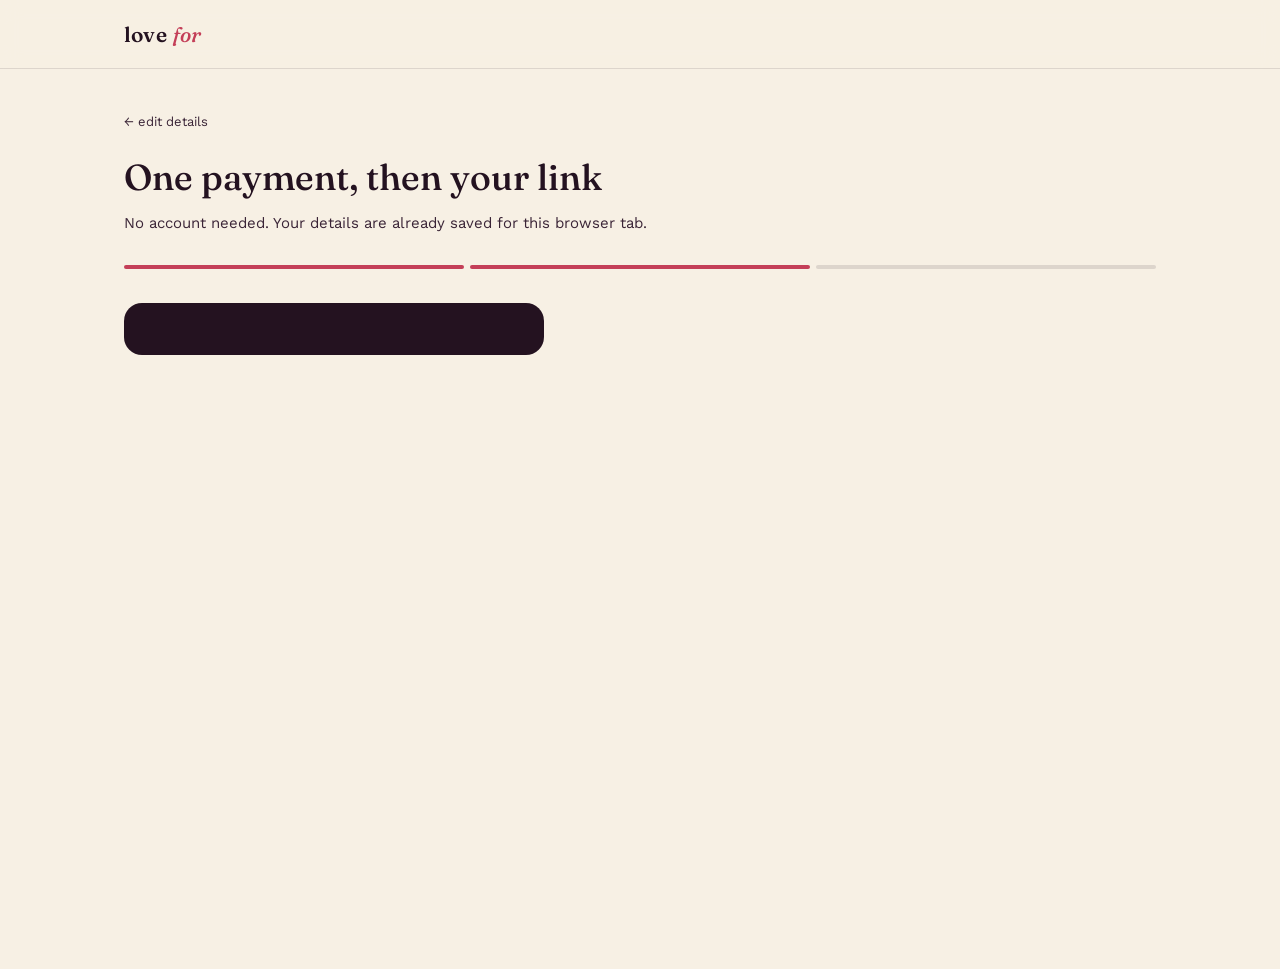
==== pay.html @ bc41e7f9 "Add files via upload" ====
<!doctype html>
<html lang="en">
<head>
<meta charset="utf-8">
<meta name="viewport" content="width=device-width, initial-scale=1">
<title>Pay · love for</title>
<link rel="stylesheet" href="assets/style.css">
</head>
<body>

<nav class="nav">
  <div class="wrap">
    <a href="index.html" class="brand">love <em>for</em></a>
  </div>
</nav>

<main class="flow">
  <div class="wrap">
    <div class="flow-head">
      <a href="#" class="flow-back" id="backLink">← edit details</a>
      <h1 class="flow-title">One payment, then your link</h1>
      <p class="flow-sub">No account needed. Your details are already saved for this browser tab.</p>
    </div>

    <div class="progress"><span class="done"></span><span class="done"></span><span></span></div>

    <div class="pay-summary" id="summary"></div>

    <div class="pay-options" id="options"></div>

    <div id="statusArea"></div>
  </div>
</main>

<script src="assets/templates-data.js"></script>
<script src="assets/app.js"></script>
<script>
  const params = new URLSearchParams(location.search);
  const tid = params.get("t");
  const cfg = getTemplate(tid);
  const ref = params.get("ref") || genRefId();
  const draft = JSON.parse(sessionStorage.getItem("lf_draft") || "null");

  document.getElementById("backLink").href = "create.html?t=" + tid;

  document.getElementById("summary").innerHTML = `
    <div class="tpl">${cfg.icon} ${cfg.name} — for ${draft ? escapeHtml(draft.to) : "them"}</div>
    <div class="amount">₹${cfg.price}<span> one-time</span></div>
  `;

  function goToFinishedPage(){
    const data = Object.assign({}, draft, { __t: tid, __owner: 1 });
    sessionStorage.removeItem("lf_draft");
    location.href = "view.html#" + encodeData(data);
  }

  // Returning from a successful Razorpay Payment Link redirect looks like:
  // pay.html?t=birthday&razorpay_payment_id=pay_xxx&razorpay_payment_link_status=paid
  const rpStatus = params.get("razorpay_payment_link_status");
  const rpPaymentId = params.get("razorpay_payment_id");

  if (rpPaymentId && rpStatus === "paid" && draft) {
    document.getElementById("options").style.display = "none";
    document.getElementById("statusArea").innerHTML =
      `<div class="status-msg ok">Payment confirmed (${rpPaymentId}). Building your page…</div>`;
    setTimeout(goToFinishedPage, 900);
  } else if (!draft) {
    document.getElementById("options").innerHTML = "";
    document.getElementById("statusArea").innerHTML =
      `<div class="status-msg wait">We couldn't find your draft in this browser tab — it may have expired.
       <a href="create.html?t=${tid}">Start again</a>.</div>`;
  } else {
    renderOptions();
  }

  function renderOptions(){
    const upiLink = buildUpiLink({ amount: cfg.price, note: cfg.name + " for " + draft.to, refId: ref });
    const qr = qrImageUrl(upiLink, 220);

    let html = "";

    if (cfg.payLink) {
      html += `
        <div class="pay-card">
          <h4>Pay securely — card, UPI, netbanking</h4>
          <p>Opens Razorpay's checkout. You'll land back here automatically once payment is confirmed.</p>
          <a class="btn btn-dark btn-block" href="${cfg.payLink}">Pay ₹${cfg.price} with Razorpay</a>
        </div>`;
    } else {
      html += `
        <div class="pay-card">
          <h4>Card / netbanking checkout — coming online shortly</h4>
          <p>The Razorpay link for this page hasn't been added yet. Use UPI below for now, or check back soon.</p>
        </div>`;
    }

    html += `
      <div class="pay-card upi">
        <h4>Or pay directly by UPI</h4>
        <img src="${qr}" width="180" height="180" alt="UPI QR code" class="qr-box">
        <div class="vpa">${SITE_UPI_ID} · ₹${cfg.price}</div>
        <a class="btn btn-primary btn-block" href="${upiLink}">Open GPay / PhonePe / Paytm</a>
        <p style="margin-top:14px;font-size:12px">
          Reference: ${ref} — mention this in the payment note if asked.
        </p>
        <button class="btn btn-ghost btn-block" style="margin-top:10px" id="manualConfirm">
          I've paid via UPI — continue
        </button>
        <p style="margin-top:10px;font-size:11px;opacity:.7">
          This step isn't auto-verified — it takes your word for it. For untrusted buyers, use the Razorpay option above instead.
        </p>
      </div>`;

    document.getElementById("options").innerHTML = html;
    document.getElementById("manualConfirm").addEventListener("click", goToFinishedPage);
  }

  function escapeHtml(s){ return String(s).replace(/&/g,"&amp;").replace(/</g,"&lt;").replace(/>/g,"&gt;"); }
</script>
</body>
</html>
---- assets/style.css ----
/* ============================================================
   Love For — design tokens
   Palette: deep plum ink + parchment + rose + gold
   Type: Fraunces (display/serif, warm & handwritten-adjacent)
         Work Sans (UI/body)
   ============================================================ */

@import url('https://fonts.googleapis.com/css2?family=Fraunces:ital,opsz,wght@0,9..144,400;0,9..144,500;0,9..144,600;1,9..144,500;1,9..144,600&family=Work+Sans:wght@400;500;600;700&display=swap');

:root{
  --ink:        #241220;
  --ink-soft:   #3a2436;
  --parchment:  #F7F0E4;
  --parchment-dim: #ECE2D0;
  --rose:       #E8637A;
  --rose-deep:  #C43F58;
  --gold:       #D8A441;
  --teal:       #3F8C8C;
  --line:       rgba(36,18,32,0.12);
  --line-light: rgba(247,240,228,0.16);
  --shadow:     0 18px 40px rgba(36,18,32,0.18);
  --radius:     18px;
  --radius-sm:  10px;
  --font-display: 'Fraunces', ui-serif, Georgia, serif;
  --font-body:    'Work Sans', ui-sans-serif, system-ui, sans-serif;
}

*{ box-sizing: border-box; }
html{ scroll-behavior: smooth; }
body{
  margin:0;
  background: var(--parchment);
  color: var(--ink);
  font-family: var(--font-body);
  line-height: 1.55;
  -webkit-font-smoothing: antialiased;
}
img{ max-width:100%; display:block; }
a{ color: inherit; }
button{ font-family: inherit; cursor:pointer; }

.wrap{
  max-width: 1080px;
  margin: 0 auto;
  padding: 0 24px;
}

/* ---------- Nav ---------- */
.nav{
  position: sticky; top:0; z-index: 50;
  background: rgba(247,240,228,0.86);
  backdrop-filter: blur(10px);
  border-bottom: 1px solid var(--line);
}
.nav .wrap{
  display:flex; align-items:center; justify-content:space-between;
  height: 68px;
}
.brand{
  font-family: var(--font-display);
  font-weight: 600; font-size: 21px;
  letter-spacing: 0.2px;
  text-decoration: none;
  display:flex; align-items:baseline; gap:6px;
}
.brand em{ font-style: italic; color: var(--rose-deep); font-weight:500; }
.nav-cta{
  background: var(--ink);
  color: var(--parchment);
  border: none;
  padding: 10px 20px;
  border-radius: 999px;
  font-size: 14px;
  font-weight: 600;
  text-decoration:none;
  display:inline-block;
}

/* ---------- Buttons ---------- */
.btn{
  display:inline-flex; align-items:center; justify-content:center; gap:8px;
  padding: 14px 26px;
  border-radius: 999px;
  border: none;
  font-weight:600;
  font-size: 15px;
  text-decoration:none;
  transition: transform .15s ease;
}
.btn:active{ transform: scale(0.97); }
.btn-primary{ background: var(--rose-deep); color: var(--parchment); }
.btn-dark{ background: var(--ink); color: var(--parchment); }
.btn-ghost{ background: transparent; color: var(--ink); border: 1.5px solid var(--line); }
.btn-block{ width:100%; }
.btn[disabled]{ opacity:.5; cursor:not-allowed; }

/* ---------- Hero ---------- */
.hero{
  padding: 76px 0 64px;
  position: relative;
  overflow: hidden;
}
.hero-eyebrow{
  font-size: 14px;
  color: var(--rose-deep);
  font-weight: 600;
  margin-bottom: 14px;
}
.hero h1{
  font-family: var(--font-display);
  font-size: clamp(38px, 6vw, 62px);
  font-weight: 500;
  line-height: 1.06;
  margin: 0 0 22px;
  max-width: 15ch;
}
.hero h1 i{ font-style: italic; color: var(--rose-deep); font-weight: 500; }
.hero p.lead{
  font-size: 18px;
  max-width: 46ch;
  color: var(--ink-soft);
  margin: 0 0 32px;
}
.hero-actions{ display:flex; gap:14px; flex-wrap:wrap; }

/* ---------- Template gallery ---------- */
.gallery{ padding: 20px 0 80px; }
.section-head{ margin-bottom: 36px; max-width: 60ch; }
.section-head h2{
  font-family: var(--font-display);
  font-size: clamp(28px, 4vw, 38px);
  font-weight: 500;
  margin: 0 0 10px;
}
.section-head p{ color: var(--ink-soft); font-size:16px; margin:0; }

.grid{
  display:grid;
  grid-template-columns: repeat(auto-fill, minmax(260px, 1fr));
  gap: 24px;
}
.card{
  background: var(--ink);
  color: var(--parchment);
  border-radius: var(--radius);
  padding: 26px;
  min-height: 300px;
  display:flex; flex-direction:column;
  box-shadow: var(--shadow);
  position:relative;
  overflow:hidden;
}
.card .icon{ font-size: 34px; margin-bottom: 18px; }
.card h3{
  font-family: var(--font-display);
  font-size: 24px; font-weight:500; margin: 0 0 8px;
}
.card p{ font-size: 14px; color: rgba(247,240,228,0.72); margin:0 0 24px; flex:1; }
.card .price{ font-size: 14px; font-weight:600; margin-bottom:16px; }
.card .price .free{ color: var(--gold); }
.card .row{ display:flex; gap:10px; }
.card .row a{ font-size:13px; }
.card .row .btn{ padding: 10px 16px; font-size:13px; }

/* ---------- How it works ---------- */
.how{ padding: 60px 0 90px; }
.how-grid{
  display:grid; grid-template-columns: repeat(3, 1fr); gap: 30px;
  margin-top: 40px;
}
.how-step{ border-top: 2px solid var(--ink); padding-top: 16px; }
.how-step .n{ font-family: var(--font-display); font-style:italic; font-size:15px; color: var(--rose-deep); }
.how-step h4{ font-size:18px; margin: 6px 0 6px; font-family: var(--font-display); font-weight:500; }
.how-step p{ font-size:14px; color: var(--ink-soft); margin:0; }

@media (max-width: 720px){
  .how-grid{ grid-template-columns: 1fr; }
}

/* ---------- Footer ---------- */
footer{
  border-top: 1px solid var(--line);
  padding: 34px 0 50px;
  font-size: 13px;
  color: var(--ink-soft);
}

/* ============================================================
   Create / Pay flow
   ============================================================ */
.flow{
  min-height: 100vh;
  padding: 40px 0 80px;
}
.flow-head{ margin-bottom: 30px; }
.flow-back{
  font-size: 13px; color: var(--ink-soft); text-decoration:none;
  display:inline-block; margin-bottom: 18px;
}
.flow-title{
  font-family: var(--font-display);
  font-size: clamp(26px, 4vw, 36px);
  font-weight:500; margin: 0 0 6px;
}
.flow-sub{ color: var(--ink-soft); font-size: 15px; margin:0; }

.progress{ display:flex; gap:6px; margin: 22px 0 34px; }
.progress span{ height:4px; flex:1; background: var(--line); border-radius:4px; }
.progress span.done{ background: var(--rose-deep); }

.card-form{
  background: #fff;
  border: 1px solid var(--line);
  border-radius: var(--radius);
  padding: 30px;
  max-width: 560px;
}
.field{ margin-bottom: 20px; }
.field label{
  display:block; font-size: 13px; font-weight:600; margin-bottom:7px;
}
.field .hint{ font-weight:400; color: var(--ink-soft); font-size:12px; }
.field input, .field textarea{
  width:100%;
  padding: 12px 14px;
  border: 1.5px solid var(--line);
  border-radius: var(--radius-sm);
  font-family: inherit;
  font-size: 15px;
  background: var(--parchment);
  color: var(--ink);
}
.field textarea{ resize: vertical; min-height: 90px; }
.field input:focus, .field textarea:focus{
  outline: none; border-color: var(--rose-deep);
}
.field-row{ display:flex; gap:14px; }
.field-row .field{ flex:1; }

.pay-summary{
  background: var(--ink);
  color: var(--parchment);
  border-radius: var(--radius);
  padding: 26px;
  max-width: 420px;
  margin-bottom: 24px;
}
.pay-summary .tpl{ font-size:14px; color: rgba(247,240,228,0.7); margin-bottom:6px; }
.pay-summary .amount{ font-family: var(--font-display); font-size: 40px; font-weight:500; }
.pay-summary .amount span{ font-size:16px; opacity:.6; font-family: var(--font-body); }

.pay-options{ max-width: 420px; display:flex; flex-direction:column; gap:14px; }
.pay-card{
  border: 1.5px solid var(--line);
  border-radius: var(--radius);
  padding: 20px;
  background:#fff;
}
.pay-card h4{ margin:0 0 6px; font-size:15px; }
.pay-card p{ margin:0 0 14px; font-size:13px; color: var(--ink-soft); }
.pay-card.upi{ text-align:center; }
.pay-card.upi img{ margin: 0 auto 12px; border-radius: 10px; border: 1px solid var(--line); }
.pay-card.upi .vpa{ font-size:13px; font-weight:600; margin-bottom:14px; }

.status-msg{
  font-size: 13px; padding: 12px 16px; border-radius: var(--radius-sm);
  background: var(--parchment-dim); margin-top: 16px;
}
.status-msg.ok{ background:#E4F2E4; color:#1E5E30; }
.status-msg.wait{ background:#FBEFD6; color:#7A5300; }

/* ============================================================
   Gift page (view.html) — rendered scenes
   ============================================================ */
.gift{
  min-height: 100vh;
  color: var(--parchment);
}
.scene{
  min-height: 100vh;
  display:flex; flex-direction:column; align-items:center; justify-content:center;
  text-align:center;
  padding: 60px 24px;
  position: relative;
}
.scene .eyebrow{
  font-size:13px; letter-spacing: .3px; opacity:.7; margin-bottom: 16px;
}
.scene h2{
  font-family: var(--font-display);
  font-weight:500;
  font-size: clamp(30px, 6vw, 52px);
  line-height:1.1;
  margin: 0 0 18px;
  max-width: 16ch;
}
.scene h2 i{ font-style: italic; }
.scene p{ max-width: 52ch; font-size: 17px; opacity:.85; }
.scene .scroll-cue{
  position:absolute; bottom: 30px; font-size:12px; opacity:.55;
}

.letter{
  background: var(--parchment);
  color: var(--ink);
  border-radius: 4px;
  padding: 46px 40px;
  max-width: 560px;
  text-align:left;
  font-family: var(--font-display);
  font-size: 19px;
  line-height:1.7;
  box-shadow: 0 30px 60px rgba(0,0,0,0.35);
  white-space: pre-wrap;
}
.letter .sign{ margin-top:26px; font-style: italic; }

.reasons{
  display:grid; grid-template-columns: repeat(auto-fit,minmax(200px,1fr));
  gap:16px; max-width: 720px; width:100%;
}
.reason-card{
  background: rgba(247,240,228,0.08);
  border: 1px solid rgba(247,240,228,0.18);
  border-radius: 14px;
  padding: 20px;
  font-size: 14px;
  text-align:left;
}
.reason-card .num{ font-family: var(--font-display); font-style:italic; opacity:.6; font-size:13px; }

.photo-frame{
  max-width: 380px; width:100%;
  border-radius: 14px; overflow:hidden;
  box-shadow: 0 26px 50px rgba(0,0,0,0.4);
  margin-bottom: 22px;
  border: 6px solid var(--parchment);
}
.photo-frame img{ width:100%; aspect-ratio: 4/5; object-fit:cover; }

.song-embed{ width:100%; max-width: 420px; margin-top: 18px; }
.song-embed iframe{ width:100%; border-radius: 12px; border:none; }

.share-bar{
  position: sticky; bottom: 0;
  background: rgba(36,18,32,0.9);
  backdrop-filter: blur(8px);
  padding: 14px 20px;
  display:flex; align-items:center; justify-content:center; gap:14px;
  flex-wrap:wrap;
}
.share-bar input{
  background: rgba(247,240,228,0.1);
  border:1px solid rgba(247,240,228,0.25);
  color: var(--parchment);
  padding: 9px 12px;
  border-radius: 8px;
  font-size: 12px;
  width: 240px;
}

.qr-box{ background:#fff; padding:10px; border-radius:12px; display:inline-block; }
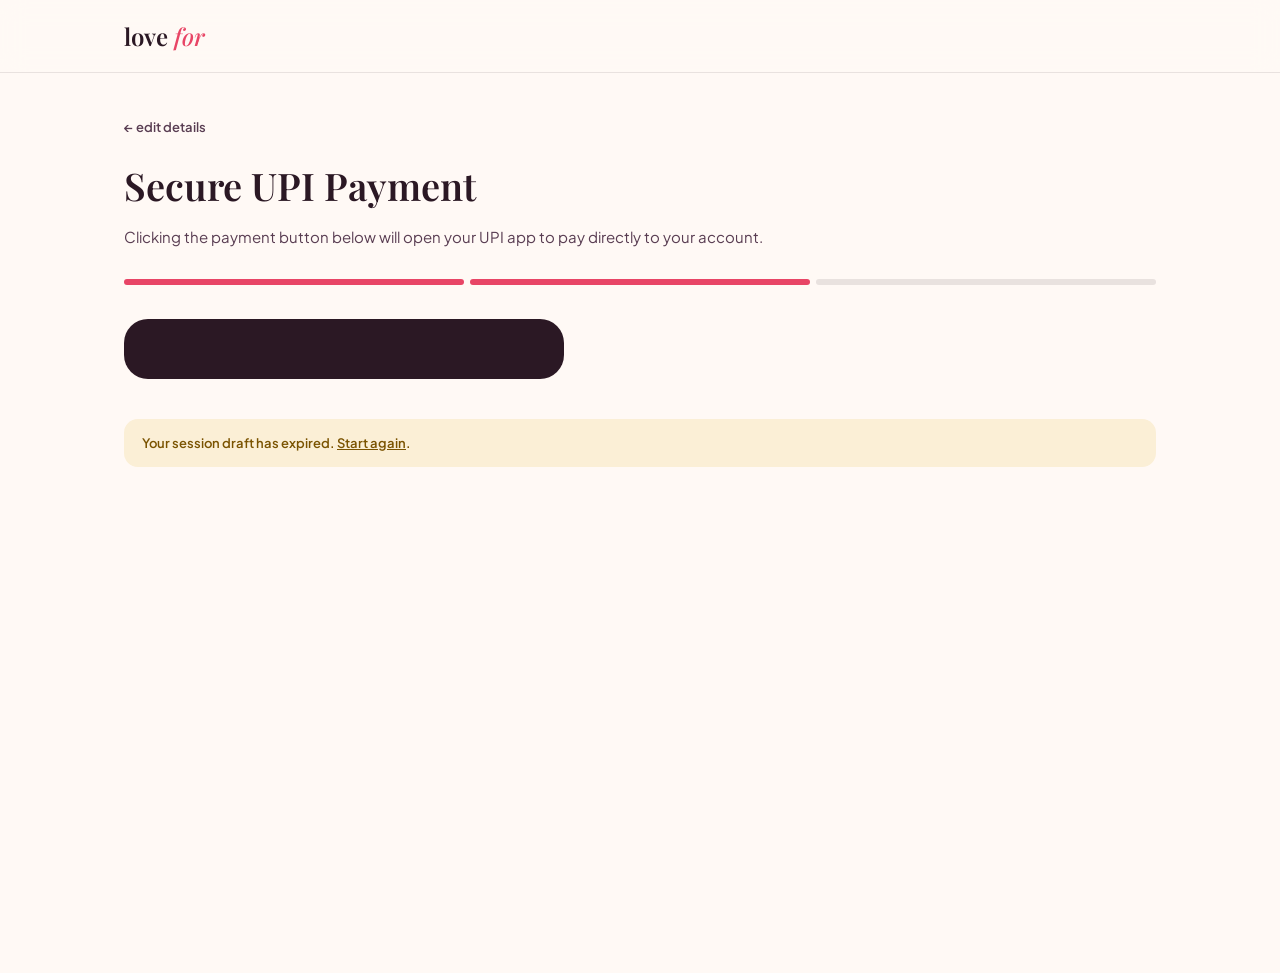
==== commit c4e0ab5f: "Update payment page title and content for UPI" ====
--- a/pay.html
+++ b/pay.html
@@ -3,7 +3,7 @@
 <head>
 <meta charset="utf-8">
 <meta name="viewport" content="width=device-width, initial-scale=1">
-<title>Pay · love for</title>
+<title>Secure Payment · Love For</title>
 <link rel="stylesheet" href="assets/style.css">
 </head>
 <body>
@@ -18,8 +18,8 @@
   <div class="wrap">
     <div class="flow-head">
       <a href="#" class="flow-back" id="backLink">← edit details</a>
-      <h1 class="flow-title">One payment, then your link</h1>
-      <p class="flow-sub">No account needed. Your details are already saved for this browser tab.</p>
+      <h1 class="flow-title">Secure UPI Payment</h1>
+      <p class="flow-sub">Clicking the payment button below will open your UPI app to pay directly to your account.</p>
     </div>
 
     <div class="progress"><span class="done"></span><span class="done"></span><span></span></div>
@@ -43,76 +43,62 @@
 
   document.getElementById("backLink").href = "create.html?t=" + tid;
 
-  document.getElementById("summary").innerHTML = `
-    <div class="tpl">${cfg.icon} ${cfg.name} — for ${draft ? escapeHtml(draft.to) : "them"}</div>
-    <div class="amount">₹${cfg.price}<span> one-time</span></div>
-  `;
+  if (cfg && draft) {
+    document.getElementById("summary").innerHTML = `
+      <div class="tpl">${cfg.icon} ${cfg.name} — for ${escapeHtml(draft.to)}</div>
+      <div class="amount">₹${cfg.price}<span> one-time</span></div>
+    `;
+  }
 
   function goToFinishedPage(){
+    if (!draft) return;
     const data = Object.assign({}, draft, { __t: tid, __owner: 1 });
     sessionStorage.removeItem("lf_draft");
     location.href = "view.html#" + encodeData(data);
   }
 
-  // Returning from a successful Razorpay Payment Link redirect looks like:
-  // pay.html?t=birthday&razorpay_payment_id=pay_xxx&razorpay_payment_link_status=paid
-  const rpStatus = params.get("razorpay_payment_link_status");
-  const rpPaymentId = params.get("razorpay_payment_id");
-
-  if (rpPaymentId && rpStatus === "paid" && draft) {
-    document.getElementById("options").style.display = "none";
-    document.getElementById("statusArea").innerHTML =
-      `<div class="status-msg ok">Payment confirmed (${rpPaymentId}). Building your page…</div>`;
-    setTimeout(goToFinishedPage, 900);
-  } else if (!draft) {
+  if (!draft) {
     document.getElementById("options").innerHTML = "";
     document.getElementById("statusArea").innerHTML =
-      `<div class="status-msg wait">We couldn't find your draft in this browser tab — it may have expired.
-       <a href="create.html?t=${tid}">Start again</a>.</div>`;
+      `<div class="status-msg wait">Your session draft has expired. <a href="create.html?t=${tid}">Start again</a>.</div>`;
   } else {
     renderOptions();
   }
 
   function renderOptions(){
     const upiLink = buildUpiLink({ amount: cfg.price, note: cfg.name + " for " + draft.to, refId: ref });
-    const qr = qrImageUrl(upiLink, 220);
 
-    let html = "";
+    let html = `
+      <div class="pay-card upi" style="text-align: center; padding: 30px;">
+        <h4 style="margin-bottom: 8px;">Direct UPI Payment</h4>
+        <p style="margin-bottom: 20px;">Tap below to pay securely via Google Pay, PhonePe, or Paytm.</p>
+        
+        <div class="vpa" style="margin-bottom: 24px; background: rgba(232,69,102,0.1); color: var(--rose-deep); padding: 10px 18px; border-radius: 999px; display: inline-block; font-weight: 700; font-size: 15px;">
+          ${SITE_UPI_ID} · ₹${cfg.price}
+        </div>
 
-    if (cfg.payLink) {
-      html += `
-        <div class="pay-card">
-          <h4>Pay securely — card, UPI, netbanking</h4>
-          <p>Opens Razorpay's checkout. You'll land back here automatically once payment is confirmed.</p>
-          <a class="btn btn-dark btn-block" href="${cfg.payLink}">Pay ₹${cfg.price} with Razorpay</a>
-        </div>`;
-    } else {
-      html += `
-        <div class="pay-card">
-          <h4>Card / netbanking checkout — coming online shortly</h4>
-          <p>The Razorpay link for this page hasn't been added yet. Use UPI below for now, or check back soon.</p>
-        </div>`;
-    }
+        <a class="btn btn-primary btn-block" id="payTriggerBtn" href="${upiLink}" style="padding: 16px; font-size: 16px; font-weight: 700;">
+          Open GPay / PhonePe / Paytm & Pay
+        </a>
 
-    html += `
-      <div class="pay-card upi">
-        <h4>Or pay directly by UPI</h4>
-        <img src="${qr}" width="180" height="180" alt="UPI QR code" class="qr-box">
-        <div class="vpa">${SITE_UPI_ID} · ₹${cfg.price}</div>
-        <a class="btn btn-primary btn-block" href="${upiLink}">Open GPay / PhonePe / Paytm</a>
-        <p style="margin-top:14px;font-size:12px">
-          Reference: ${ref} — mention this in the payment note if asked.
-        </p>
-        <button class="btn btn-ghost btn-block" style="margin-top:10px" id="manualConfirm">
-          I've paid via UPI — continue
-        </button>
-        <p style="margin-top:10px;font-size:11px;opacity:.7">
-          This step isn't auto-verified — it takes your word for it. For untrusted buyers, use the Razorpay option above instead.
-        </p>
+        <div style="margin-top: 24px; border-top: 1px solid var(--line); padding-top: 20px;">
+          <p style="font-size: 13px; color: var(--ink-soft); margin-bottom: 14px;">
+            Reference ID: <b>${ref}</b>
+          </p>
+          <button class="btn btn-dark btn-block" id="confirmPaymentBtn" style="background: #2E7D32; color: #fff;">
+            I have completed the payment — Generate Website ✓
+          </button>
+        </div>
       </div>`;
 
     document.getElementById("options").innerHTML = html;
-    document.getElementById("manualConfirm").addEventListener("click", goToFinishedPage);
+
+    // When user clicks confirm after payment completion, build and redirect to website view
+    document.getElementById("confirmPaymentBtn").addEventListener("click", () => {
+      document.getElementById("statusArea").innerHTML =
+        `<div class="status-msg ok">Payment confirmed. Generating your personalized page link…</div>`;
+      setTimeout(goToFinishedPage, 800);
+    });
   }
 
   function escapeHtml(s){ return String(s).replace(/&/g,"&amp;").replace(/</g,"&lt;").replace(/>/g,"&gt;"); }
--- a/assets/style.css
+++ b/assets/style.css
@@ -1,28 +1,21 @@
-/* ============================================================
-   Love For — design tokens
-   Palette: deep plum ink + parchment + rose + gold
-   Type: Fraunces (display/serif, warm & handwritten-adjacent)
-         Work Sans (UI/body)
-   ============================================================ */
-
-@import url('https://fonts.googleapis.com/css2?family=Fraunces:ital,opsz,wght@0,9..144,400;0,9..144,500;0,9..144,600;1,9..144,500;1,9..144,600&family=Work+Sans:wght@400;500;600;700&display=swap');
+@import url('https://fonts.googleapis.com/css2?family=Plus+Jakarta+Sans:wght@400;500;600;700&family=Playfair+Display:ital,wght@0,500;0,600;1,400;1,600&display=swap');
 
 :root{
-  --ink:        #241220;
-  --ink-soft:   #3a2436;
-  --parchment:  #F7F0E4;
-  --parchment-dim: #ECE2D0;
-  --rose:       #E8637A;
-  --rose-deep:  #C43F58;
-  --gold:       #D8A441;
-  --teal:       #3F8C8C;
-  --line:       rgba(36,18,32,0.12);
-  --line-light: rgba(247,240,228,0.16);
-  --shadow:     0 18px 40px rgba(36,18,32,0.18);
-  --radius:     18px;
-  --radius-sm:  10px;
-  --font-display: 'Fraunces', ui-serif, Georgia, serif;
-  --font-body:    'Work Sans', ui-sans-serif, system-ui, sans-serif;
+  --ink:        #2B1824;
+  --ink-soft:   #593D52;
+  --parchment:  #FFF9F5;
+  --parchment-dim: #F4EBE3;
+  --rose:       #FF6B8B;
+  --rose-deep:  #E84566;
+  --rose-light: #FFE3E9;
+  --gold:       #E5A93B;
+  --teal:       #4A9B9B;
+  --line:       rgba(43,24,36,0.1);
+  --shadow:     0 20px 50px rgba(232,69,102,0.12);
+  --radius:     24px;
+  --radius-sm:  14px;
+  --font-display: 'Playfair Display', Georgia, serif;
+  --font-body:    'Plus Jakarta Sans', system-ui, sans-serif;
 }
 
 *{ box-sizing: border-box; }
@@ -32,7 +25,7 @@
   background: var(--parchment);
   color: var(--ink);
   font-family: var(--font-body);
-  line-height: 1.55;
+  line-height: 1.6;
   -webkit-font-smoothing: antialiased;
 }
 img{ max-width:100%; display:block; }
@@ -48,129 +41,137 @@
 /* ---------- Nav ---------- */
 .nav{
   position: sticky; top:0; z-index: 50;
-  background: rgba(247,240,228,0.86);
-  backdrop-filter: blur(10px);
+  background: rgba(255, 249, 245, 0.85);
+  backdrop-filter: blur(12px);
   border-bottom: 1px solid var(--line);
 }
 .nav .wrap{
   display:flex; align-items:center; justify-content:space-between;
-  height: 68px;
+  height: 72px;
 }
 .brand{
   font-family: var(--font-display);
-  font-weight: 600; font-size: 21px;
-  letter-spacing: 0.2px;
+  font-weight: 600; font-size: 24px;
   text-decoration: none;
   display:flex; align-items:baseline; gap:6px;
 }
 .brand em{ font-style: italic; color: var(--rose-deep); font-weight:500; }
 .nav-cta{
-  background: var(--ink);
-  color: var(--parchment);
+  background: var(--rose-deep);
+  color: #fff;
   border: none;
-  padding: 10px 20px;
+  padding: 10px 22px;
   border-radius: 999px;
   font-size: 14px;
   font-weight: 600;
   text-decoration:none;
-  display:inline-block;
-}
+  box-shadow: 0 8px 20px rgba(232,69,102,0.3);
+  transition: transform 0.2s ease, box-shadow 0.2s ease;
+}
+.nav-cta:hover{ transform: translateY(-2px); box-shadow: 0 12px 24px rgba(232,69,102,0.4); }
 
 /* ---------- Buttons ---------- */
 .btn{
   display:inline-flex; align-items:center; justify-content:center; gap:8px;
-  padding: 14px 26px;
+  padding: 14px 28px;
   border-radius: 999px;
   border: none;
   font-weight:600;
   font-size: 15px;
   text-decoration:none;
-  transition: transform .15s ease;
+  transition: transform .15s ease, box-shadow .15s ease;
 }
 .btn:active{ transform: scale(0.97); }
-.btn-primary{ background: var(--rose-deep); color: var(--parchment); }
+.btn-primary{ background: var(--rose-deep); color: #fff; box-shadow: 0 10px 25px rgba(232,69,102,0.3); }
 .btn-dark{ background: var(--ink); color: var(--parchment); }
 .btn-ghost{ background: transparent; color: var(--ink); border: 1.5px solid var(--line); }
 .btn-block{ width:100%; }
-.btn[disabled]{ opacity:.5; cursor:not-allowed; }
 
 /* ---------- Hero ---------- */
 .hero{
-  padding: 76px 0 64px;
-  position: relative;
-  overflow: hidden;
+  padding: 80px 0 60px;
+  text-align: left;
 }
 .hero-eyebrow{
-  font-size: 14px;
+  display: inline-block;
+  background: var(--rose-light);
   color: var(--rose-deep);
+  padding: 6px 14px;
+  border-radius: 999px;
+  font-size: 13px;
+  font-weight: 700;
+  margin-bottom: 18px;
+  letter-spacing: 0.3px;
+}
+.hero h1{
+  font-family: var(--font-display);
+  font-size: clamp(40px, 6.5vw, 64px);
   font-weight: 600;
-  margin-bottom: 14px;
-}
-.hero h1{
-  font-family: var(--font-display);
-  font-size: clamp(38px, 6vw, 62px);
-  font-weight: 500;
-  line-height: 1.06;
-  margin: 0 0 22px;
-  max-width: 15ch;
-}
-.hero h1 i{ font-style: italic; color: var(--rose-deep); font-weight: 500; }
+  line-height: 1.1;
+  margin: 0 0 20px;
+  max-width: 14ch;
+}
+.hero h1 i{ font-style: italic; color: var(--rose-deep); }
 .hero p.lead{
   font-size: 18px;
-  max-width: 46ch;
+  max-width: 44ch;
   color: var(--ink-soft);
-  margin: 0 0 32px;
+  margin: 0 0 34px;
 }
 .hero-actions{ display:flex; gap:14px; flex-wrap:wrap; }
 
 /* ---------- Template gallery ---------- */
-.gallery{ padding: 20px 0 80px; }
-.section-head{ margin-bottom: 36px; max-width: 60ch; }
+.gallery{ padding: 20px 0 90px; }
+.section-head{ margin-bottom: 40px; max-width: 60ch; }
 .section-head h2{
   font-family: var(--font-display);
-  font-size: clamp(28px, 4vw, 38px);
-  font-weight: 500;
-  margin: 0 0 10px;
+  font-size: clamp(30px, 4vw, 40px);
+  font-weight: 600;
+  margin: 0 0 12px;
 }
 .section-head p{ color: var(--ink-soft); font-size:16px; margin:0; }
 
 .grid{
   display:grid;
-  grid-template-columns: repeat(auto-fill, minmax(260px, 1fr));
-  gap: 24px;
+  grid-template-columns: repeat(auto-fill, minmax(280px, 1fr));
+  gap: 28px;
 }
 .card{
-  background: var(--ink);
-  color: var(--parchment);
-  border-radius: var(--radius);
-  padding: 26px;
-  min-height: 300px;
+  background: #fff;
+  color: var(--ink);
+  border-radius: var(--radius);
+  padding: 32px;
+  min-height: 320px;
   display:flex; flex-direction:column;
   box-shadow: var(--shadow);
+  border: 1px solid var(--line);
   position:relative;
-  overflow:hidden;
-}
-.card .icon{ font-size: 34px; margin-bottom: 18px; }
+  transition: transform 0.25s ease, box-shadow 0.25s ease;
+}
+.card:hover{
+  transform: translateY(-6px);
+  box-shadow: 0 25px 50px rgba(43,24,36,0.1);
+}
+.card .icon{ font-size: 38px; margin-bottom: 16px; }
 .card h3{
   font-family: var(--font-display);
-  font-size: 24px; font-weight:500; margin: 0 0 8px;
-}
-.card p{ font-size: 14px; color: rgba(247,240,228,0.72); margin:0 0 24px; flex:1; }
-.card .price{ font-size: 14px; font-weight:600; margin-bottom:16px; }
-.card .price .free{ color: var(--gold); }
+  font-size: 24px; font-weight:600; margin: 0 0 8px;
+}
+.card p{ font-size: 14px; color: var(--ink-soft); margin:0 0 24px; flex:1; }
+.card .price{ font-size: 14px; font-weight:700; margin-bottom:16px; color: var(--rose-deep); }
+.card .price .free{ color: var(--gold); background: rgba(229,169,59,0.12); padding: 4px 10px; border-radius: 6px; }
 .card .row{ display:flex; gap:10px; }
-.card .row a{ font-size:13px; }
-.card .row .btn{ padding: 10px 16px; font-size:13px; }
+.card .row .btn{ padding: 12px 18px; font-size:13px; flex: 1; text-align: center; }
 
 /* ---------- How it works ---------- */
-.how{ padding: 60px 0 90px; }
+.how{ padding: 60px 0 100px; background: var(--parchment-dim); border-radius: 40px 40px 0 0; }
 .how-grid{
   display:grid; grid-template-columns: repeat(3, 1fr); gap: 30px;
   margin-top: 40px;
 }
-.how-step{ border-top: 2px solid var(--ink); padding-top: 16px; }
-.how-step .n{ font-family: var(--font-display); font-style:italic; font-size:15px; color: var(--rose-deep); }
-.how-step h4{ font-size:18px; margin: 6px 0 6px; font-family: var(--font-display); font-weight:500; }
+.how-step{ background: #fff; padding: 30px; border-radius: var(--radius); box-shadow: 0 10px 30px rgba(0,0,0,0.03); }
+.how-step .n{ font-family: var(--font-display); font-style:italic; font-size:14px; color: var(--rose-deep); font-weight: 700; text-transform: uppercase; letter-spacing: 1px; }
+.how-step h4{ font-size:20px; margin: 8px 0 10px; font-family: var(--font-display); font-weight:600; }
 .how-step p{ font-size:14px; color: var(--ink-soft); margin:0; }
 
 @media (max-width: 720px){
@@ -180,9 +181,10 @@
 /* ---------- Footer ---------- */
 footer{
   border-top: 1px solid var(--line);
-  padding: 34px 0 50px;
+  padding: 40px 0 60px;
   font-size: 13px;
   color: var(--ink-soft);
+  text-align: center;
 }
 
 /* ============================================================
@@ -195,76 +197,90 @@
 .flow-head{ margin-bottom: 30px; }
 .flow-back{
   font-size: 13px; color: var(--ink-soft); text-decoration:none;
-  display:inline-block; margin-bottom: 18px;
+  display:inline-block; margin-bottom: 18px; font-weight: 600;
 }
 .flow-title{
   font-family: var(--font-display);
-  font-size: clamp(26px, 4vw, 36px);
-  font-weight:500; margin: 0 0 6px;
+  font-size: clamp(28px, 4vw, 38px);
+  font-weight:600; margin: 0 0 8px;
 }
 .flow-sub{ color: var(--ink-soft); font-size: 15px; margin:0; }
 
 .progress{ display:flex; gap:6px; margin: 22px 0 34px; }
-.progress span{ height:4px; flex:1; background: var(--line); border-radius:4px; }
+.progress span{ height:6px; flex:1; background: var(--line); border-radius:6px; }
 .progress span.done{ background: var(--rose-deep); }
 
 .card-form{
   background: #fff;
   border: 1px solid var(--line);
   border-radius: var(--radius);
-  padding: 30px;
-  max-width: 560px;
-}
-.field{ margin-bottom: 20px; }
+  padding: 36px;
+  max-width: 600px;
+  box-shadow: var(--shadow);
+}
+.field{ margin-bottom: 22px; }
 .field label{
-  display:block; font-size: 13px; font-weight:600; margin-bottom:7px;
-}
-.field .hint{ font-weight:400; color: var(--ink-soft); font-size:12px; }
-.field input, .field textarea{
+  display:block; font-size: 14px; font-weight:700; margin-bottom:8px; color: var(--ink);
+}
+.field .hint{ font-weight:400; color: var(--ink-soft); font-size:12px; display: block; margin-top: 2px; }
+.field input[type="text"], .field input[type="url"], .field input[type="date"], .field textarea{
   width:100%;
-  padding: 12px 14px;
+  padding: 14px 16px;
   border: 1.5px solid var(--line);
   border-radius: var(--radius-sm);
   font-family: inherit;
   font-size: 15px;
   background: var(--parchment);
   color: var(--ink);
-}
-.field textarea{ resize: vertical; min-height: 90px; }
+  transition: border-color 0.2s;
+}
+.field input[type="file"]{
+  width: 100%;
+  padding: 12px;
+  border: 2px dashed var(--rose-deep);
+  border-radius: var(--radius-sm);
+  background: var(--rose-light);
+  color: var(--rose-deep);
+  font-weight: 600;
+  cursor: pointer;
+}
+.field textarea{ resize: vertical; min-height: 110px; }
 .field input:focus, .field textarea:focus{
   outline: none; border-color: var(--rose-deep);
-}
-.field-row{ display:flex; gap:14px; }
+  background: #fff;
+}
+.field-row{ display:flex; gap:16px; }
 .field-row .field{ flex:1; }
 
 .pay-summary{
   background: var(--ink);
   color: var(--parchment);
   border-radius: var(--radius);
-  padding: 26px;
-  max-width: 420px;
+  padding: 30px;
+  max-width: 440px;
   margin-bottom: 24px;
 }
-.pay-summary .tpl{ font-size:14px; color: rgba(247,240,228,0.7); margin-bottom:6px; }
-.pay-summary .amount{ font-family: var(--font-display); font-size: 40px; font-weight:500; }
+.pay-summary .tpl{ font-size:14px; color: rgba(255,255,255,0.7); margin-bottom:6px; }
+.pay-summary .amount{ font-family: var(--font-display); font-size: 42px; font-weight:600; color: #fff; }
 .pay-summary .amount span{ font-size:16px; opacity:.6; font-family: var(--font-body); }
 
-.pay-options{ max-width: 420px; display:flex; flex-direction:column; gap:14px; }
+.pay-options{ max-width: 440px; display:flex; flex-direction:column; gap:16px; }
 .pay-card{
   border: 1.5px solid var(--line);
   border-radius: var(--radius);
-  padding: 20px;
+  padding: 24px;
   background:#fff;
-}
-.pay-card h4{ margin:0 0 6px; font-size:15px; }
-.pay-card p{ margin:0 0 14px; font-size:13px; color: var(--ink-soft); }
+  box-shadow: 0 10px 30px rgba(0,0,0,0.03);
+}
+.pay-card h4{ margin:0 0 6px; font-size:16px; font-weight: 700; }
+.pay-card p{ margin:0 0 16px; font-size:13px; color: var(--ink-soft); }
 .pay-card.upi{ text-align:center; }
-.pay-card.upi img{ margin: 0 auto 12px; border-radius: 10px; border: 1px solid var(--line); }
-.pay-card.upi .vpa{ font-size:13px; font-weight:600; margin-bottom:14px; }
+.pay-card.upi img{ margin: 0 auto 14px; border-radius: 12px; border: 1px solid var(--line); }
+.pay-card.upi .vpa{ font-size:14px; font-weight:700; margin-bottom:16px; color: var(--rose-deep); background: var(--rose-light); display: inline-block; padding: 6px 14px; border-radius: 999px; }
 
 .status-msg{
-  font-size: 13px; padding: 12px 16px; border-radius: var(--radius-sm);
-  background: var(--parchment-dim); margin-top: 16px;
+  font-size: 13px; padding: 14px 18px; border-radius: var(--radius-sm);
+  background: var(--parchment-dim); margin-top: 16px; font-weight: 600;
 }
 .status-msg.ok{ background:#E4F2E4; color:#1E5E30; }
 .status-msg.wait{ background:#FBEFD6; color:#7A5300; }
@@ -284,79 +300,92 @@
   position: relative;
 }
 .scene .eyebrow{
-  font-size:13px; letter-spacing: .3px; opacity:.7; margin-bottom: 16px;
+  font-size:13px; letter-spacing: 1px; text-transform: uppercase; font-weight: 700; opacity:.8; margin-bottom: 16px; background: rgba(0,0,0,0.15); padding: 6px 16px; border-radius: 999px;
 }
 .scene h2{
   font-family: var(--font-display);
-  font-weight:500;
-  font-size: clamp(30px, 6vw, 52px);
-  line-height:1.1;
-  margin: 0 0 18px;
+  font-weight:600;
+  font-size: clamp(32px, 6vw, 56px);
+  line-height:1.15;
+  margin: 0 0 20px;
   max-width: 16ch;
 }
 .scene h2 i{ font-style: italic; }
-.scene p{ max-width: 52ch; font-size: 17px; opacity:.85; }
+.scene p{ max-width: 52ch; font-size: 18px; opacity:.9; }
 .scene .scroll-cue{
-  position:absolute; bottom: 30px; font-size:12px; opacity:.55;
+  position:absolute; bottom: 30px; font-size:13px; opacity:.6; font-weight: 600; letter-spacing: 0.5px;
+  animation: bounce 2s infinite;
+}
+@keyframes bounce {
+  0%, 20%, 50%, 80%, 100% {transform: translateY(0);}
+  40% {transform: translateY(-8px);}
+  60% {transform: translateY(-4px);}
 }
 
 .letter{
-  background: var(--parchment);
+  background: #FFFDF9;
   color: var(--ink);
-  border-radius: 4px;
-  padding: 46px 40px;
-  max-width: 560px;
+  border-radius: var(--radius);
+  padding: 50px 44px;
+  max-width: 600px;
   text-align:left;
   font-family: var(--font-display);
-  font-size: 19px;
-  line-height:1.7;
+  font-size: 20px;
+  line-height: 1.8;
+  box-shadow: 0 35px 70px rgba(0,0,0,0.3);
+  white-space: pre-wrap;
+  border: 1px solid rgba(255,255,255,0.4);
+}
+.letter .sign{ margin-top:30px; font-style: italic; font-family: var(--font-body); font-weight: 600; color: var(--rose-deep); }
+
+.reasons{
+  display:grid; grid-template-columns: repeat(auto-fit,minmax(220px,1fr));
+  gap:18px; max-width: 760px; width:100%;
+}
+.reason-card{
+  background: rgba(255,255,255,0.12);
+  backdrop-filter: blur(10px);
+  border: 1.5px solid rgba(255,255,255,0.25);
+  border-radius: var(--radius-sm);
+  padding: 24px;
+  font-size: 15px;
+  text-align:left;
+  box-shadow: 0 15px 35px rgba(0,0,0,0.1);
+}
+.reason-card .num{ font-family: var(--font-display); font-style:italic; opacity:.7; font-size:14px; font-weight: 700; margin-bottom: 6px; }
+
+.photo-frame{
+  max-width: 400px; width:100%;
+  border-radius: var(--radius); overflow:hidden;
   box-shadow: 0 30px 60px rgba(0,0,0,0.35);
-  white-space: pre-wrap;
-}
-.letter .sign{ margin-top:26px; font-style: italic; }
-
-.reasons{
-  display:grid; grid-template-columns: repeat(auto-fit,minmax(200px,1fr));
-  gap:16px; max-width: 720px; width:100%;
-}
-.reason-card{
-  background: rgba(247,240,228,0.08);
-  border: 1px solid rgba(247,240,228,0.18);
-  border-radius: 14px;
-  padding: 20px;
-  font-size: 14px;
-  text-align:left;
-}
-.reason-card .num{ font-family: var(--font-display); font-style:italic; opacity:.6; font-size:13px; }
-
-.photo-frame{
-  max-width: 380px; width:100%;
-  border-radius: 14px; overflow:hidden;
-  box-shadow: 0 26px 50px rgba(0,0,0,0.4);
-  margin-bottom: 22px;
-  border: 6px solid var(--parchment);
-}
+  margin-bottom: 24px;
+  border: 8px solid #fff;
+  transform: rotate(-1deg);
+  transition: transform 0.3s ease;
+}
+.photo-frame:hover{ transform: rotate(0deg) scale(1.02); }
 .photo-frame img{ width:100%; aspect-ratio: 4/5; object-fit:cover; }
 
-.song-embed{ width:100%; max-width: 420px; margin-top: 18px; }
-.song-embed iframe{ width:100%; border-radius: 12px; border:none; }
+.song-embed{ width:100%; max-width: 460px; margin-top: 14px; background: rgba(0,0,0,0.2); padding: 16px; border-radius: var(--radius); backdrop-filter: blur(10px); border: 1px solid rgba(255,255,255,0.2); }
+.song-embed iframe{ width:100%; border-radius: 12px; border:none; height: 152px; }
 
 .share-bar{
   position: sticky; bottom: 0;
-  background: rgba(36,18,32,0.9);
-  backdrop-filter: blur(8px);
-  padding: 14px 20px;
-  display:flex; align-items:center; justify-content:center; gap:14px;
+  background: rgba(43,24,36,0.95);
+  backdrop-filter: blur(12px);
+  padding: 16px 24px;
+  display:flex; align-items:center; justify-content:center; gap:16px;
   flex-wrap:wrap;
+  border-top: 1px solid rgba(255,255,255,0.1);
 }
 .share-bar input{
-  background: rgba(247,240,228,0.1);
-  border:1px solid rgba(247,240,228,0.25);
+  background: rgba(255,255,255,0.1);
+  border:1px solid rgba(255,255,255,0.2);
   color: var(--parchment);
-  padding: 9px 12px;
-  border-radius: 8px;
-  font-size: 12px;
-  width: 240px;
-}
-
-.qr-box{ background:#fff; padding:10px; border-radius:12px; display:inline-block; }
+  padding: 10px 14px;
+  border-radius: 10px;
+  font-size: 13px;
+  width: 260px;
+}
+
+.qr-box{ background:#fff; padding:12px; border-radius:16px; display:inline-block; box-shadow: 0 10px 25px rgba(0,0,0,0.08); }
